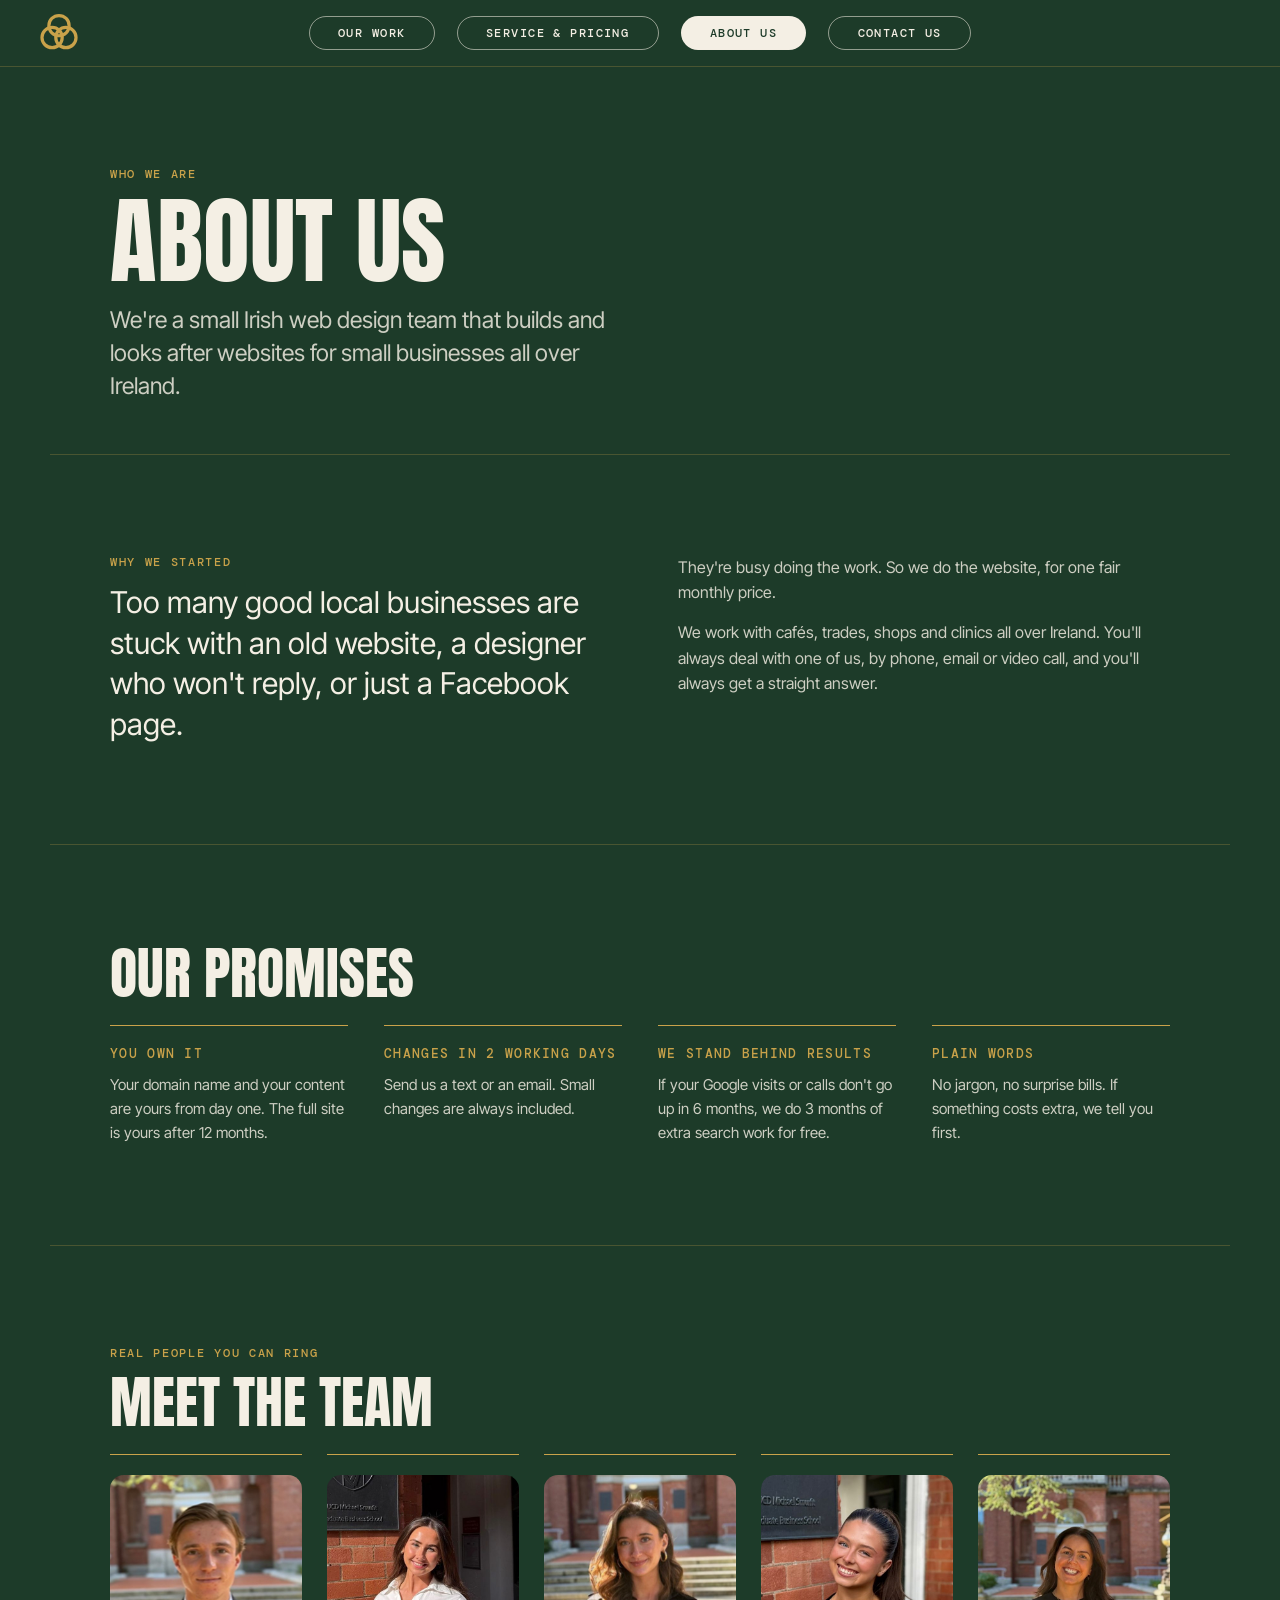
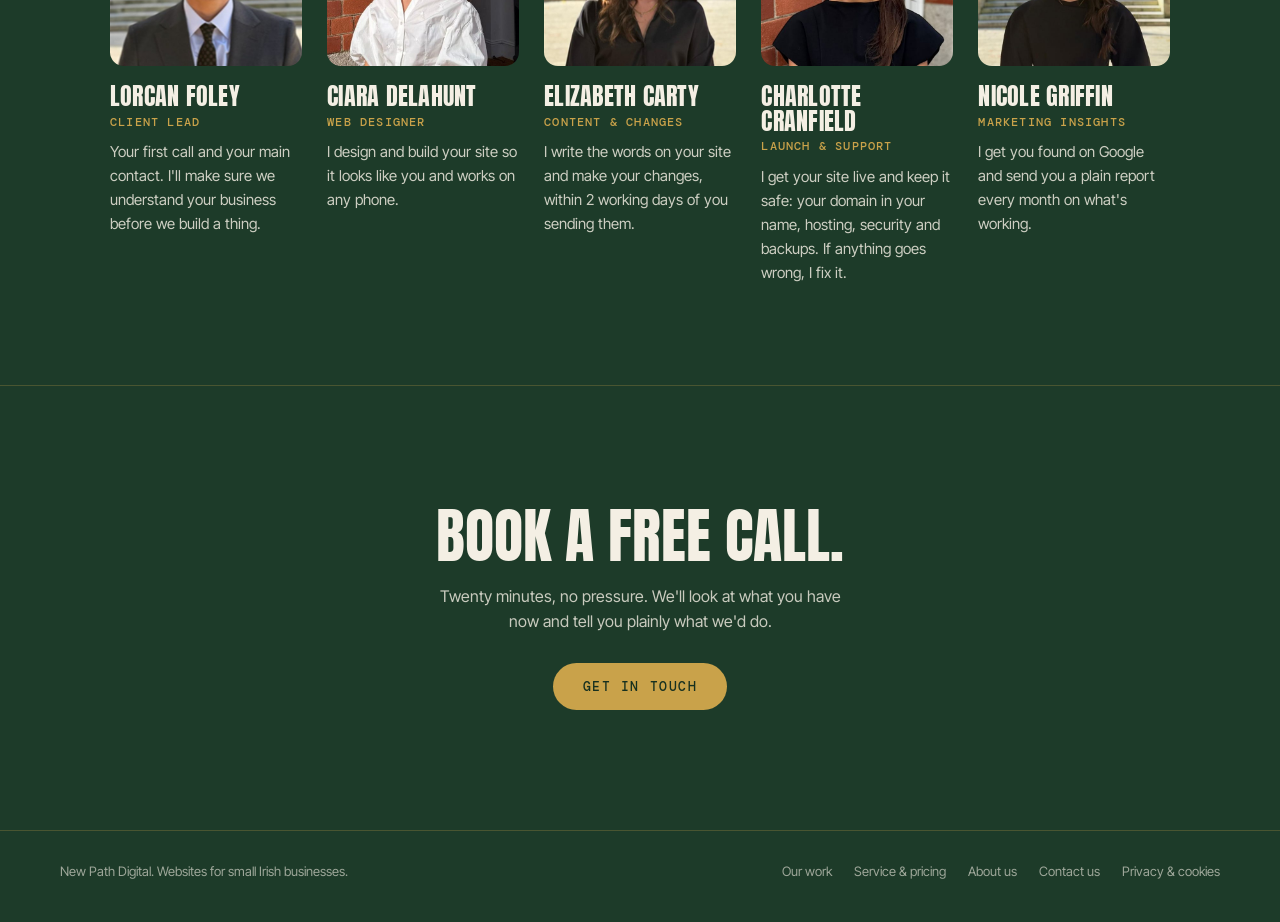
==== about.html @ 7c48aec5 "Match the team's site: team section, homepage questions, privacy page, phone fixes Co-Authored-By: C" ====
<!doctype html>
<html lang="en-IE">
<head>
<meta charset="utf-8">
<meta name="viewport" content="width=device-width, initial-scale=1">
<title>About us | New Path Digital</title>
<meta name="description" content="Meet New Path Digital: a small Irish web design team of five that builds and looks after websites for small businesses all over Ireland.">
<link rel="icon" href="/icon.svg">
<link rel="canonical" href="https://newpathdigital-one.vercel.app/about">
<meta property="og:type" content="website">
<meta property="og:locale" content="en_IE">
<meta property="og:site_name" content="New Path Digital">
<meta property="og:url" content="https://newpathdigital-one.vercel.app/about">
<meta property="og:title" content="About us | New Path Digital">
<meta property="og:description" content="Meet New Path Digital: a small Irish web design team of five that builds and looks after websites for small businesses all over Ireland.">
<meta property="og:image" content="https://newpathdigital-one.vercel.app/street/coffee.jpg">
<meta property="og:image:width" content="1800">
<meta property="og:image:height" content="1350">
<meta property="og:image:alt" content="A barista pours milk into a coffee at the counter of a small café, with scones and a street outside the window">
<meta name="twitter:card" content="summary_large_image">
<meta name="twitter:title" content="About us | New Path Digital">
<meta name="twitter:description" content="Meet New Path Digital: a small Irish web design team of five that builds and looks after websites for small businesses all over Ireland.">
<meta name="twitter:image" content="https://newpathdigital-one.vercel.app/street/coffee.jpg">
<link rel="preconnect" href="https://fonts.googleapis.com">
<link rel="preconnect" href="https://fonts.gstatic.com" crossorigin>
<link href="https://fonts.googleapis.com/css2?family=Anton&family=DM+Mono:wght@400;500&family=Inter+Tight:wght@400;500;600&display=swap" rel="stylesheet">
<link rel="stylesheet" href="/style.css">
<style>
.story{display:grid;grid-template-columns:minmax(0,1fr) minmax(0,1fr);gap:clamp(30px,6vw,80px);align-items:start}
.story .lead{font-size:clamp(22px,2.6vw,30px);line-height:1.35}

.cols.team{grid-template-columns:repeat(5,1fr);gap:clamp(14px,2vw,28px)}
@media (max-width:1000px) and (min-width:761px){.cols.team{grid-template-columns:repeat(3,1fr)}}
.team .person img{display:block;width:100%;height:auto;aspect-ratio:1;object-fit:cover;border-radius:14px;margin-bottom:18px}
.col h3.nm{font:400 clamp(20px,1.9vw,26px)/1 "Anton",sans-serif;letter-spacing:.01em;color:var(--cream);margin-bottom:6px}
.team .rl{font:500 12px/1.3 "DM Mono",monospace;letter-spacing:.1em;text-transform:uppercase;color:var(--gold);margin-bottom:10px}
@media (max-width:760px){.cols.team{grid-template-columns:1fr 1fr;gap:28px 16px}}
@media (max-width:760px){.story{grid-template-columns:1fr}}
</style>
</head>
<body>

<header class="bar">
  <a href="/" aria-label="New Path Digital home">
    <svg class="mark" viewBox="0 0 100 100" fill="none" stroke="#c9a24a" stroke-width="7" stroke-linecap="round"><circle cx="50" cy="34" r="22"/><circle cx="35" cy="60" r="22"/><circle cx="65" cy="60" r="22"/></svg>
  </a>
  <nav class="nav">
    <a href="/#work">Our work</a>
    <a href="/services">Service &amp; pricing</a>
    <a href="/about" aria-current="page">About us</a>
    <a href="/contact">Contact us</a>
  </nav>
  <span class="spacer"></span>
</header>

<main>
  <div class="wrap page-head">
    <div class="kicker">Who we are</div>
    <h1>About us</h1>
    <p>We're a small Irish web design team that builds and looks after websites for small businesses all over Ireland.</p>
  </div>

  <section class="wrap section">
    <div class="story">
      <div>
        <div class="kicker">Why we started</div>
        <p class="lead">Too many good local businesses are stuck with an old website, a designer who won't reply, or just a Facebook page.</p>
      </div>
      <div class="prose">
        <p>They're busy doing the work. So we do the website, for one fair monthly price.</p>
        <p>We work with cafés, trades, shops and clinics all over Ireland. You'll always deal with one of us, by phone, email or video call, and you'll always get a straight answer.</p>
      </div>
    </div>
  </section>

  <section class="wrap section">
    <h2 class="big">Our promises</h2>
    <div class="cols four">
      <div class="col"><h3>You own it</h3><p>Your domain name and your content are yours from day one. The full site is yours after 12 months.</p></div>
      <div class="col"><h3>Changes in 2 working days</h3><p>Send us a text or an email. Small changes are always included.</p></div>
      <div class="col"><h3>We stand behind results</h3><p>If your Google visits or calls don't go up in 6 months, we do 3 months of extra search work for free.</p></div>
      <div class="col"><h3>Plain words</h3><p>No jargon, no surprise bills. If something costs extra, we tell you first.</p></div>
    </div>
  </section>

  <section class="wrap section" id="team">
    <div class="kicker">Real people you can ring</div>
    <h2 class="big">Meet the team</h2>
    <div class="cols team">
      <div class="col person"><img src="/team/lorcan-foley.jpg" alt="Lorcan Foley, Client Lead at New Path Digital" width="600" height="600" loading="lazy"><h3 class="nm">Lorcan Foley</h3><div class="rl">Client Lead</div><p>Your first call and your main contact. I'll make sure we understand your business before we build a thing.</p></div>
      <div class="col person"><img src="/team/ciara-delahunt.jpg" alt="Ciara Delahunt, Web Designer at New Path Digital" width="600" height="600" loading="lazy"><h3 class="nm">Ciara Delahunt</h3><div class="rl">Web Designer</div><p>I design and build your site so it looks like you and works on any phone.</p></div>
      <div class="col person"><img src="/team/elizabeth-carty.jpg" alt="Elizabeth Carty, Content &amp; Changes at New Path Digital" width="600" height="600" loading="lazy"><h3 class="nm">Elizabeth Carty</h3><div class="rl">Content &amp; Changes</div><p>I write the words on your site and make your changes, within 2 working days of you sending them.</p></div>
      <div class="col person"><img src="/team/charlotte-cranfield.jpg" alt="Charlotte Cranfield, Launch &amp; Support at New Path Digital" width="600" height="600" loading="lazy"><h3 class="nm">Charlotte Cranfield</h3><div class="rl">Launch &amp; Support</div><p>I get your site live and keep it safe: your domain in your name, hosting, security and backups. If anything goes wrong, I fix it.</p></div>
      <div class="col person"><img src="/team/nicole-griffin.jpg" alt="Nicole Griffin, Marketing Insights at New Path Digital" width="600" height="600" loading="lazy"><h3 class="nm">Nicole Griffin</h3><div class="rl">Marketing Insights</div><p>I get you found on Google and send you a plain report every month on what's working.</p></div>
    </div>
  </section>
</main>

<section class="call">
  <h2>Book a free call.</h2>
  <p>Twenty minutes, no pressure. We'll look at what you have now and tell you plainly what we'd do.</p>
  <a class="cta" href="/contact">Get in touch</a>
</section>

<footer class="site">
  <span>New Path Digital. Websites for small Irish businesses.</span>
  <nav><a href="/#work">Our work</a><a href="/services">Service &amp; pricing</a><a href="/about">About us</a><a href="/contact">Contact us</a><a href="/privacy">Privacy &amp; cookies</a></nav>
</footer>
</body>
</html>
---- style.css ----
/* Shared look for every New Path Digital page */
:root{--green:#1d3b29;--green2:#16301f;--gold:#c9a24a;--cream:#f4efe4;--ink:#18201a;--soft:rgba(244,239,228,.82);--line:rgba(201,162,74,.25)}
*{box-sizing:border-box;margin:0;padding:0}
html{scroll-behavior:smooth}
body{background:var(--green);color:var(--cream);font:400 16px/1.6 "Inter Tight",system-ui,sans-serif;-webkit-font-smoothing:antialiased;overflow-x:hidden}
a{color:inherit;text-decoration:none}
button{font:inherit;color:inherit;background:none;border:0;cursor:pointer}
:focus-visible{outline:2px solid var(--gold);outline-offset:3px}

/* ---------- header ---------- */
.bar{position:sticky;top:0;z-index:20;background:var(--green);border-bottom:1px solid var(--line);display:flex;align-items:center;gap:24px;padding:10px clamp(16px,3vw,36px)}
.mark{width:46px;height:46px;flex:none;display:block}
.nav{display:flex;gap:clamp(8px,2vw,22px);margin:0 auto;flex-wrap:wrap;justify-content:center}
.nav a{font:500 12px/1 "DM Mono",monospace;letter-spacing:.12em;text-transform:uppercase;border:1px solid rgba(244,239,228,.55);border-radius:999px;padding:10px clamp(14px,2.2vw,30px);transition:background .2s,color .2s}
.nav a:hover,.nav a[aria-current="page"]{background:var(--cream);color:var(--green)}
.bar .spacer{width:46px;flex:none}

/* ---------- shared blocks ---------- */
.wrap{max-width:1180px;margin:0 auto;padding-left:clamp(20px,5vw,60px);padding-right:clamp(20px,5vw,60px)}
.page-head{padding-block:clamp(50px,8vw,100px) clamp(30px,5vw,50px)}
.page-head h1{font:400 clamp(44px,7.5vw,96px)/.95 "Anton",sans-serif;text-transform:uppercase;margin-bottom:18px;text-wrap:balance}
.page-head p{font-size:clamp(18px,2.1vw,23px);line-height:1.45;color:var(--soft);max-width:40ch}
.kicker{font:500 12px/1.3 "DM Mono",monospace;letter-spacing:.14em;text-transform:uppercase;color:var(--gold);margin-bottom:12px}
h2.big{font:400 clamp(32px,4.6vw,56px)/1 "Anton";text-transform:uppercase;margin-bottom:24px;text-wrap:balance}
.section{padding-block:clamp(56px,8vw,100px);border-top:1px solid var(--line)}
.prose p{color:var(--soft);max-width:60ch;margin-bottom:14px}
.cols{display:grid;grid-template-columns:repeat(3,1fr);gap:clamp(18px,3vw,36px)}
.cols.four{grid-template-columns:repeat(4,1fr)}
.col{border-top:1px solid var(--gold);padding-top:20px;min-width:0}
.col h3{font:500 13px/1.3 "DM Mono",monospace;letter-spacing:.1em;text-transform:uppercase;color:var(--gold);margin-bottom:10px}
.col p{color:var(--soft);font-size:15px}
.ticks{list-style:none;display:grid;gap:12px}
.ticks li{display:flex;gap:12px;align-items:baseline;color:var(--soft)}
.ticks li::before{content:"";flex:none;width:9px;height:9px;border-radius:50%;background:var(--gold);transform:translateY(-1px)}

.cta{display:inline-block;background:var(--gold);color:var(--green2);font:500 13px/1 "DM Mono",monospace;letter-spacing:.12em;text-transform:uppercase;padding:17px 30px;border-radius:999px;transition:transform .2s}
.cta:hover{transform:translateY(-2px)}
.cta.ghost{background:none;color:var(--cream);border:1px solid rgba(244,239,228,.55)}
.cta.ghost:hover{background:var(--cream);color:var(--green)}

.call{text-align:center;padding:clamp(70px,10vw,120px) 20px;border-top:1px solid var(--line)}
.call h2{font:400 clamp(34px,5vw,60px)/1 "Anton";text-transform:uppercase;margin-bottom:18px}
.call p{color:rgba(244,239,228,.8);max-width:46ch;margin:0 auto 28px}

footer.site{border-top:1px solid var(--line);padding:30px clamp(20px,5vw,60px) 40px;display:flex;flex-wrap:wrap;justify-content:space-between;gap:14px 30px;font-size:13px;color:rgba(244,239,228,.6)}
footer.site nav{display:flex;flex-wrap:wrap;gap:8px 22px}
footer.site a:hover{color:var(--cream)}
footer.site .note{width:100%;font-size:12px;color:rgba(244,239,228,.45)}

@media (max-width:760px){
  .bar{flex-wrap:wrap;justify-content:center;gap:10px}
  .bar .spacer{display:none}
  .nav{width:100%}
  .nav a{padding:9px 12px;font-size:10px}
  .cols,.cols.four{grid-template-columns:1fr}
  footer.site{flex-direction:column}
}
@media (prefers-reduced-motion:reduce){*{transition:none!important;scroll-behavior:auto!important}}
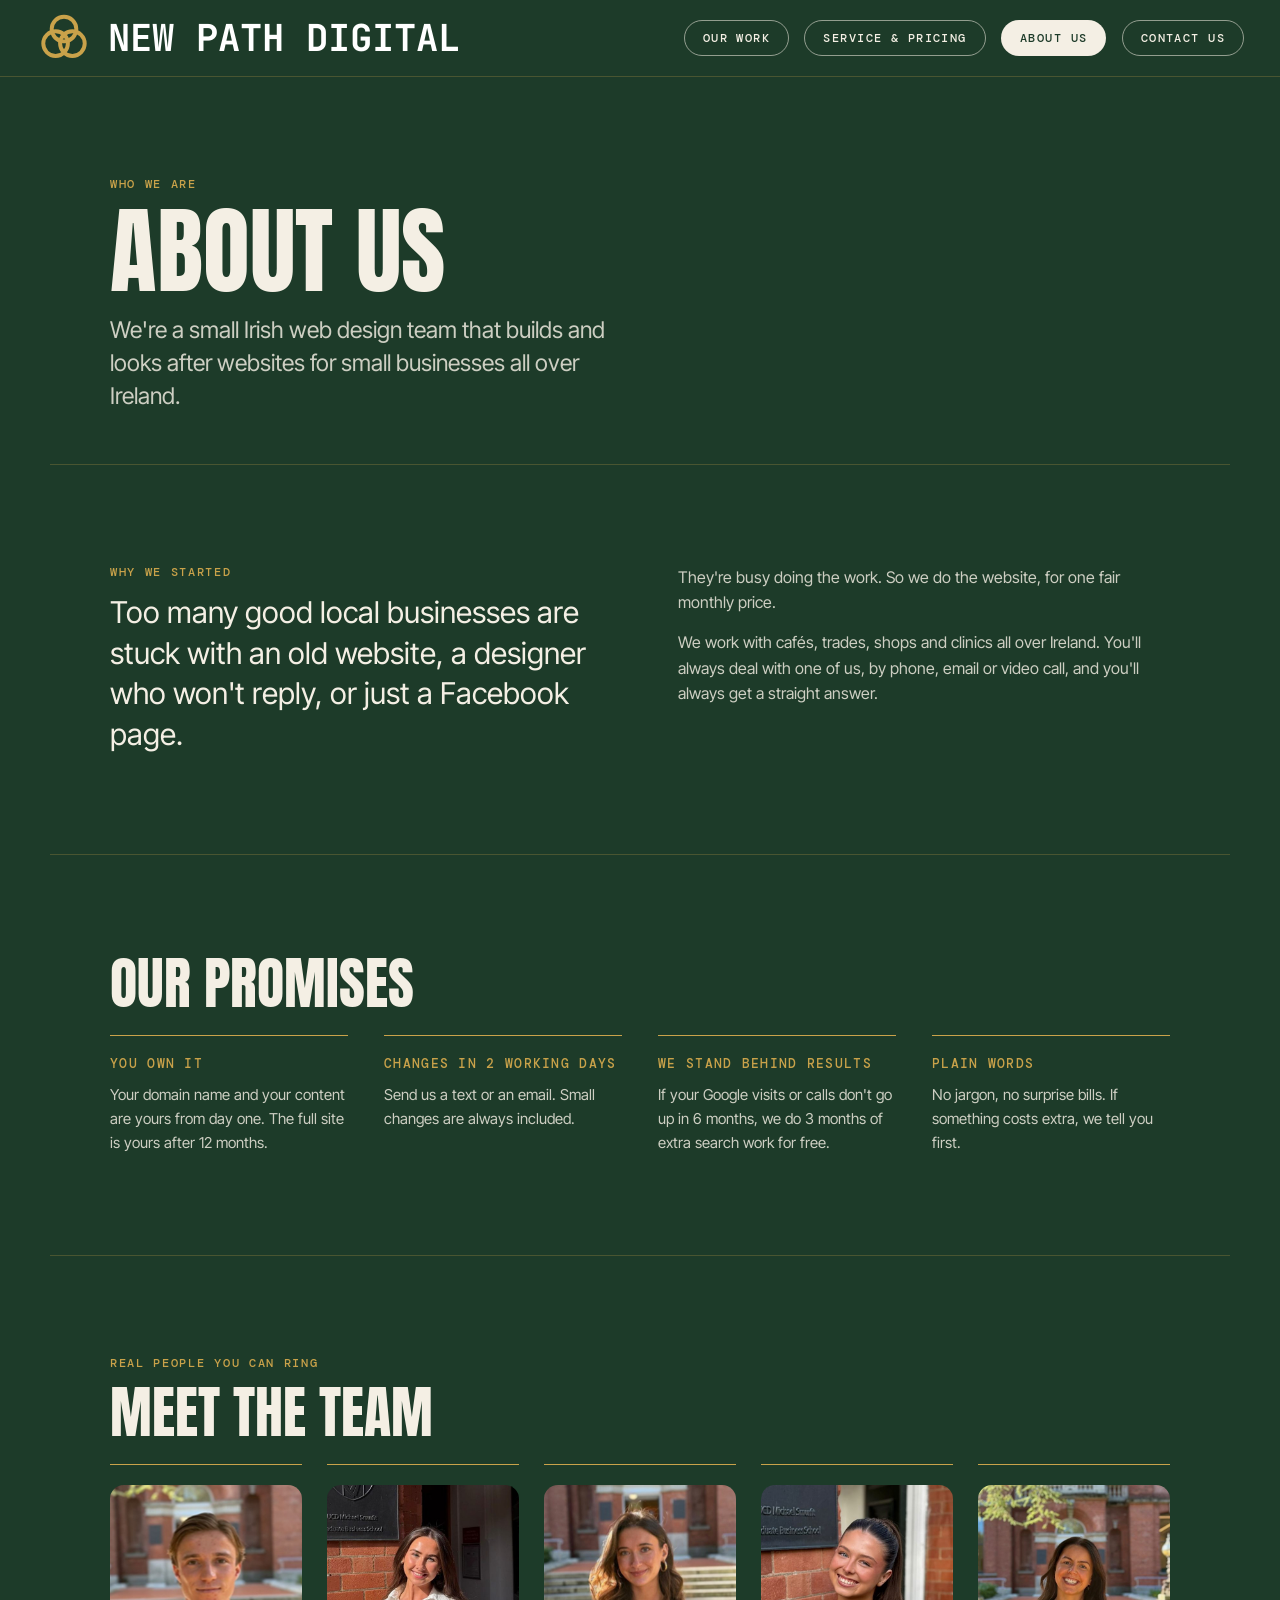
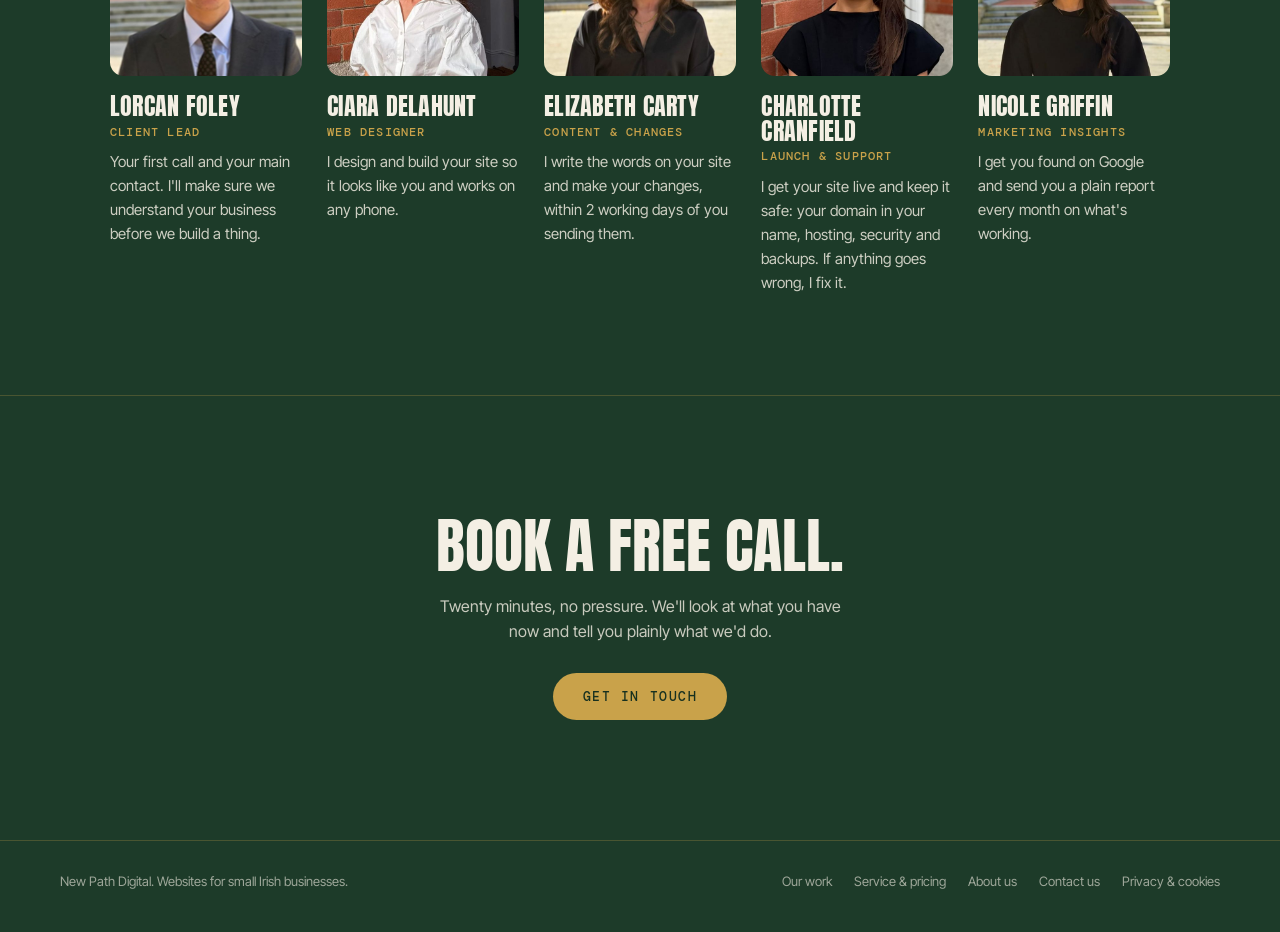
==== commit a0c559e9: "Add company name beside the logo Co-Authored-By: Claude Opus 5.5 <noreply@anthropic.com>" ====
--- a/about.html
+++ b/about.html
@@ -23,7 +23,7 @@
 <meta name="twitter:image" content="https://newpathdigital-one.vercel.app/street/coffee.jpg">
 <link rel="preconnect" href="https://fonts.googleapis.com">
 <link rel="preconnect" href="https://fonts.gstatic.com" crossorigin>
-<link href="https://fonts.googleapis.com/css2?family=Anton&family=DM+Mono:wght@400;500&family=Inter+Tight:wght@400;500;600&display=swap" rel="stylesheet">
+<link href="https://fonts.googleapis.com/css2?family=Anton&family=DM+Mono:wght@400;500&family=Inter+Tight:wght@400;500;600&family=JetBrains+Mono:wght@700&display=swap" rel="stylesheet">
 <link rel="stylesheet" href="/style.css">
 <style>
 .story{display:grid;grid-template-columns:minmax(0,1fr) minmax(0,1fr);gap:clamp(30px,6vw,80px);align-items:start}
@@ -41,8 +41,9 @@
 <body>
 
 <header class="bar">
-  <a href="/" aria-label="New Path Digital home">
+  <a class="brand" href="/" aria-label="New Path Digital home">
     <svg class="mark" viewBox="0 0 100 100" fill="none" stroke="#c9a24a" stroke-width="7" stroke-linecap="round"><circle cx="50" cy="34" r="22"/><circle cx="35" cy="60" r="22"/><circle cx="65" cy="60" r="22"/></svg>
+    <span class="name">New Path Digital</span>
   </a>
   <nav class="nav">
     <a href="/#work">Our work</a>
@@ -50,7 +51,6 @@
     <a href="/about" aria-current="page">About us</a>
     <a href="/contact">Contact us</a>
   </nav>
-  <span class="spacer"></span>
 </header>
 
 <main>
--- a/style.css
+++ b/style.css
@@ -9,11 +9,12 @@
 
 /* ---------- header ---------- */
 .bar{position:sticky;top:0;z-index:20;background:var(--green);border-bottom:1px solid var(--line);display:flex;align-items:center;gap:24px;padding:10px clamp(16px,3vw,36px)}
-.mark{width:46px;height:46px;flex:none;display:block}
-.nav{display:flex;gap:clamp(8px,2vw,22px);margin:0 auto;flex-wrap:wrap;justify-content:center}
-.nav a{font:500 12px/1 "DM Mono",monospace;letter-spacing:.12em;text-transform:uppercase;border:1px solid rgba(244,239,228,.55);border-radius:999px;padding:10px clamp(14px,2.2vw,30px);transition:background .2s,color .2s}
+.mark{width:56px;height:56px;flex:none;display:block}
+.brand{display:flex;align-items:center;gap:16px;flex:none}
+.brand .name{font:700 clamp(26px,2.9vw,38px)/1 "JetBrains Mono","DM Mono",monospace;letter-spacing:0;color:#fff;text-transform:uppercase;white-space:nowrap}
+.nav{display:flex;gap:clamp(8px,1.2vw,18px);margin-left:auto;flex-wrap:wrap;justify-content:center}
+.nav a{font:500 12px/1 "DM Mono",monospace;letter-spacing:.12em;text-transform:uppercase;border:1px solid rgba(244,239,228,.55);border-radius:999px;padding:11px clamp(12px,1.4vw,24px);white-space:nowrap;transition:background .2s,color .2s}
 .nav a:hover,.nav a[aria-current="page"]{background:var(--cream);color:var(--green)}
-.bar .spacer{width:46px;flex:none}
 
 /* ---------- shared blocks ---------- */
 .wrap{max-width:1180px;margin:0 auto;padding-left:clamp(20px,5vw,60px);padding-right:clamp(20px,5vw,60px)}
@@ -47,12 +48,17 @@
 footer.site a:hover{color:var(--cream)}
 footer.site .note{width:100%;font-size:12px;color:rgba(244,239,228,.45)}
 
+@media (max-width:1120px){
+  .bar{flex-wrap:wrap;justify-content:center;gap:10px}
+  .nav{width:100%;margin:0}
+}
 @media (max-width:760px){
-  .bar{flex-wrap:wrap;justify-content:center;gap:10px}
-  .bar .spacer{display:none}
-  .nav{width:100%}
-  .nav a{padding:9px 12px;font-size:10px}
+  .brand{gap:10px}
+  .mark{width:42px;height:42px}
+  .brand .name{font-size:clamp(18px,6vw,26px)}
+  .nav a{padding:9px 12px;font-size:10px;text-align:center}
   .cols,.cols.four{grid-template-columns:1fr}
   footer.site{flex-direction:column}
 }
 @media (prefers-reduced-motion:reduce){*{transition:none!important;scroll-behavior:auto!important}}
+@media (max-width:480px){.nav{display:grid;grid-template-columns:1fr 1fr}}
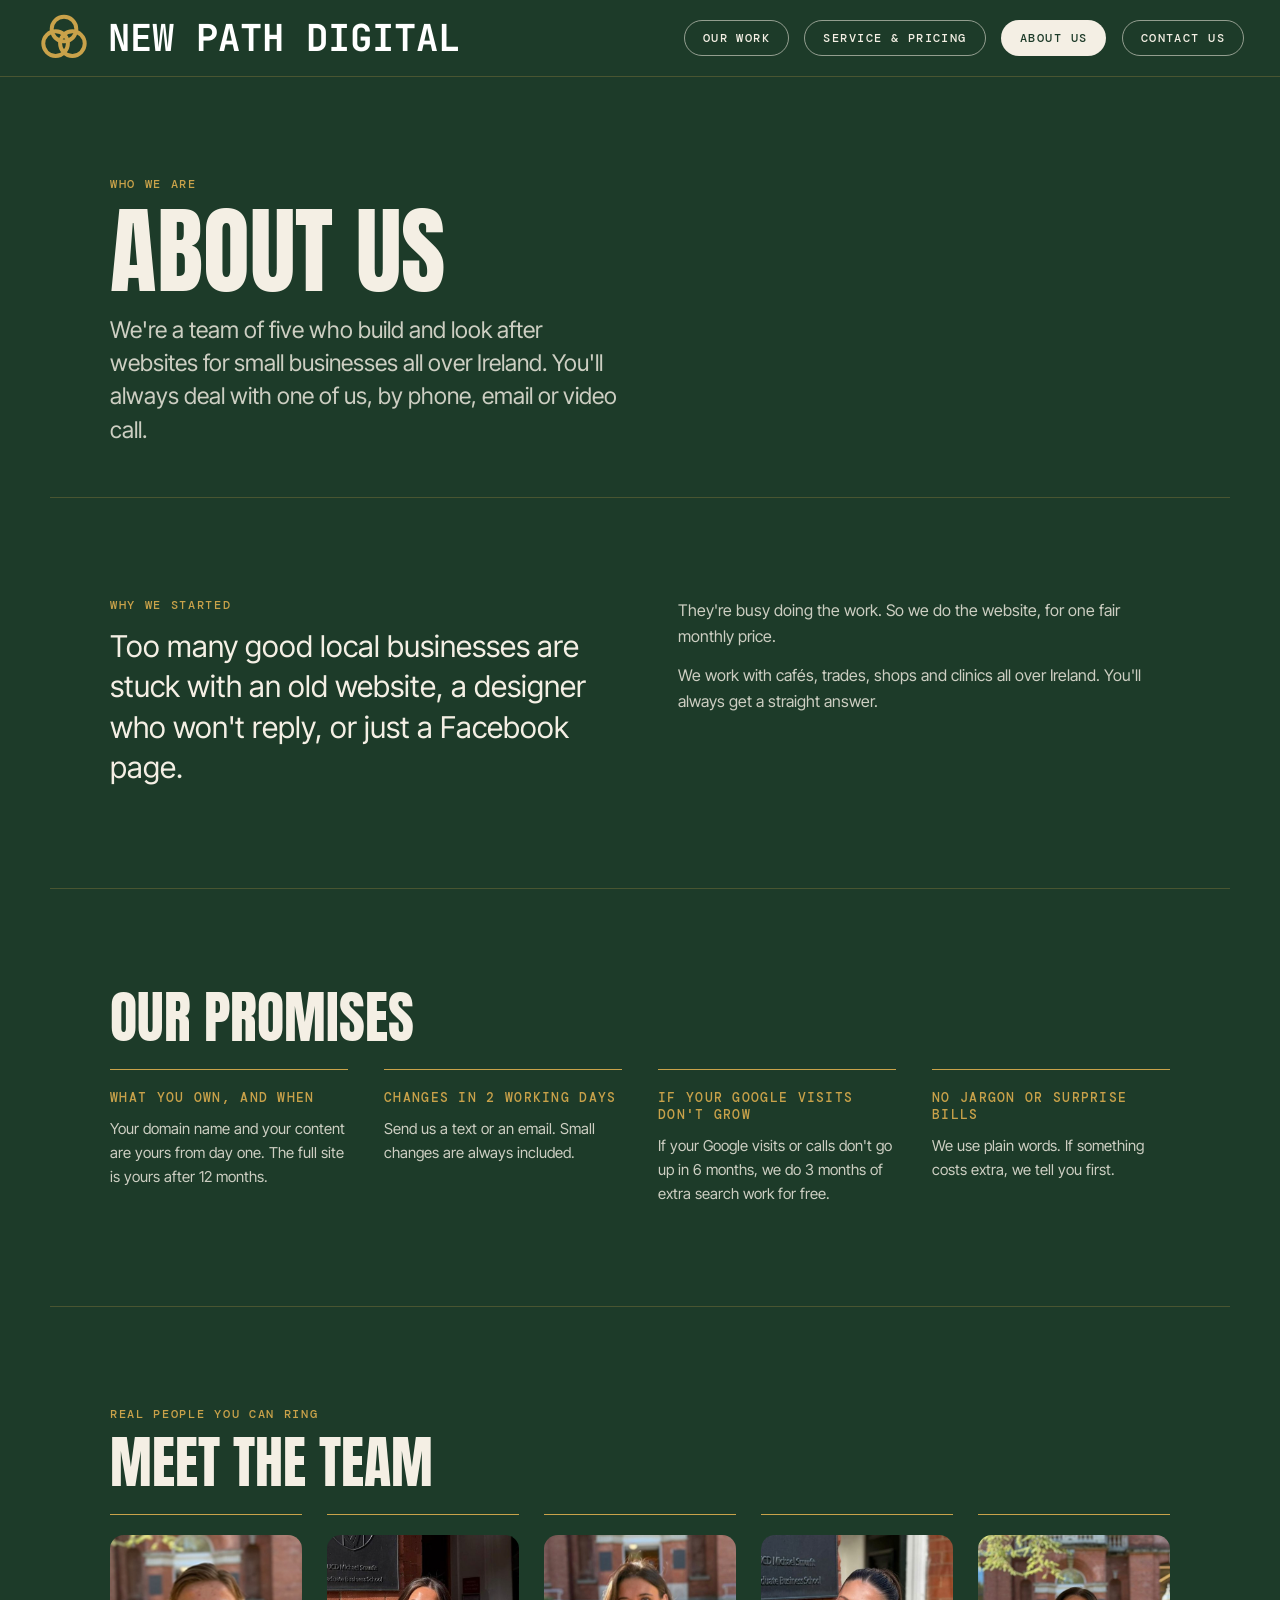
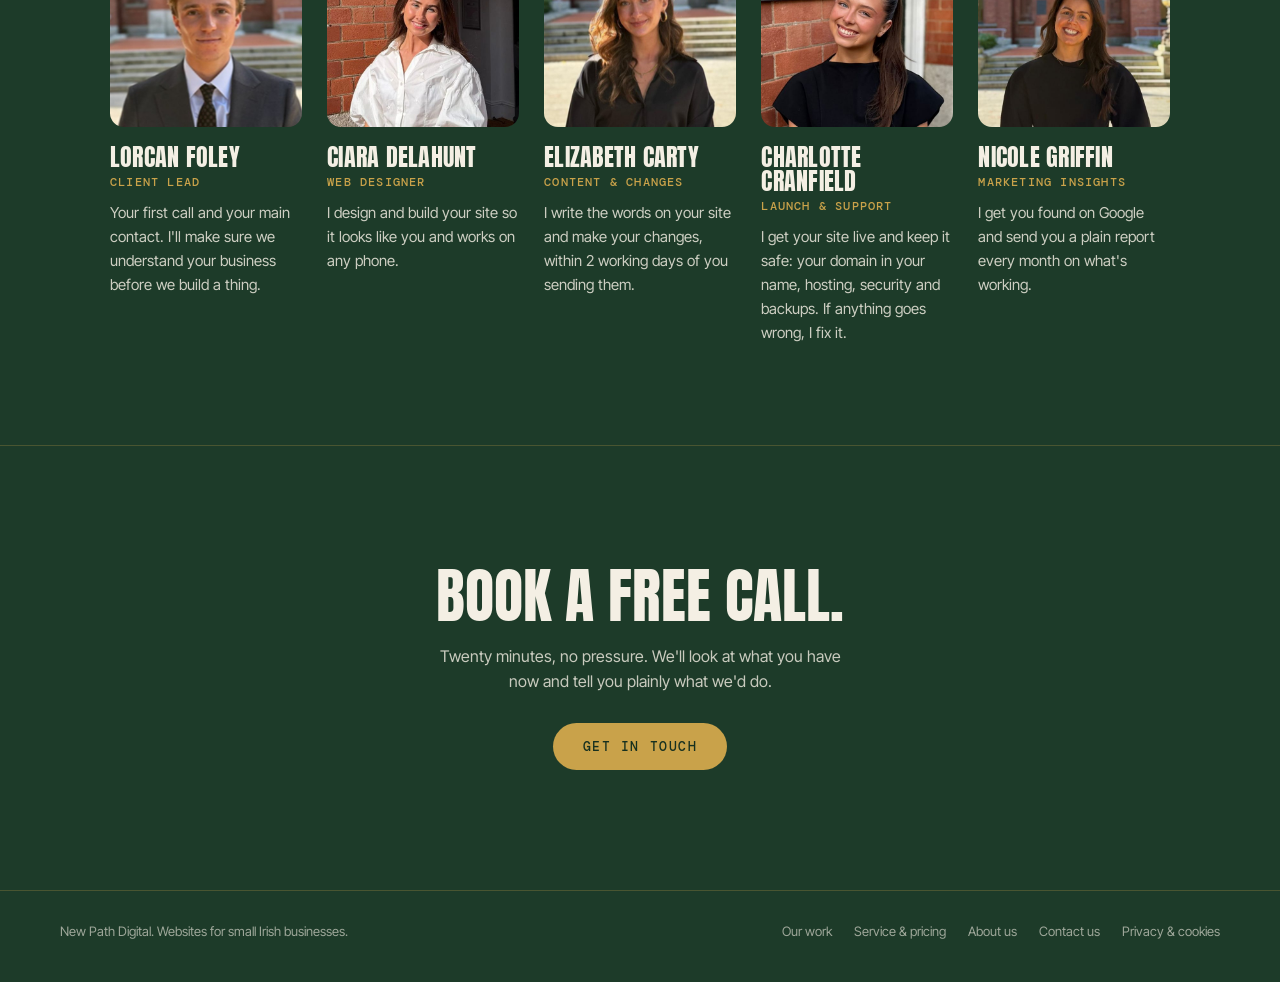
==== commit 7c5eb3d1: "Make page openings and headings plainer Co-Authored-By: Claude Opus 5.5 <noreply@anthropic.com>" ====
--- a/about.html
+++ b/about.html
@@ -57,18 +57,18 @@
   <div class="wrap page-head">
     <div class="kicker">Who we are</div>
     <h1>About us</h1>
-    <p>We're a small Irish web design team that builds and looks after websites for small businesses all over Ireland.</p>
+    <p>We're a team of five who build and look after websites for small businesses all over Ireland. You'll always deal with one of us, by phone, email or video call.</p>
   </div>
 
   <section class="wrap section">
     <div class="story">
       <div>
-        <div class="kicker">Why we started</div>
+        <h2 class="kicker">Why we started</h2>
         <p class="lead">Too many good local businesses are stuck with an old website, a designer who won't reply, or just a Facebook page.</p>
       </div>
       <div class="prose">
         <p>They're busy doing the work. So we do the website, for one fair monthly price.</p>
-        <p>We work with cafés, trades, shops and clinics all over Ireland. You'll always deal with one of us, by phone, email or video call, and you'll always get a straight answer.</p>
+        <p>We work with cafés, trades, shops and clinics all over Ireland. You'll always get a straight answer.</p>
       </div>
     </div>
   </section>
@@ -76,10 +76,10 @@
   <section class="wrap section">
     <h2 class="big">Our promises</h2>
     <div class="cols four">
-      <div class="col"><h3>You own it</h3><p>Your domain name and your content are yours from day one. The full site is yours after 12 months.</p></div>
+      <div class="col"><h3>What you own, and when</h3><p>Your domain name and your content are yours from day one. The full site is yours after 12 months.</p></div>
       <div class="col"><h3>Changes in 2 working days</h3><p>Send us a text or an email. Small changes are always included.</p></div>
-      <div class="col"><h3>We stand behind results</h3><p>If your Google visits or calls don't go up in 6 months, we do 3 months of extra search work for free.</p></div>
-      <div class="col"><h3>Plain words</h3><p>No jargon, no surprise bills. If something costs extra, we tell you first.</p></div>
+      <div class="col"><h3>If your Google visits don't grow</h3><p>If your Google visits or calls don't go up in 6 months, we do 3 months of extra search work for free.</p></div>
+      <div class="col"><h3>No jargon or surprise bills</h3><p>We use plain words. If something costs extra, we tell you first.</p></div>
     </div>
   </section>
 
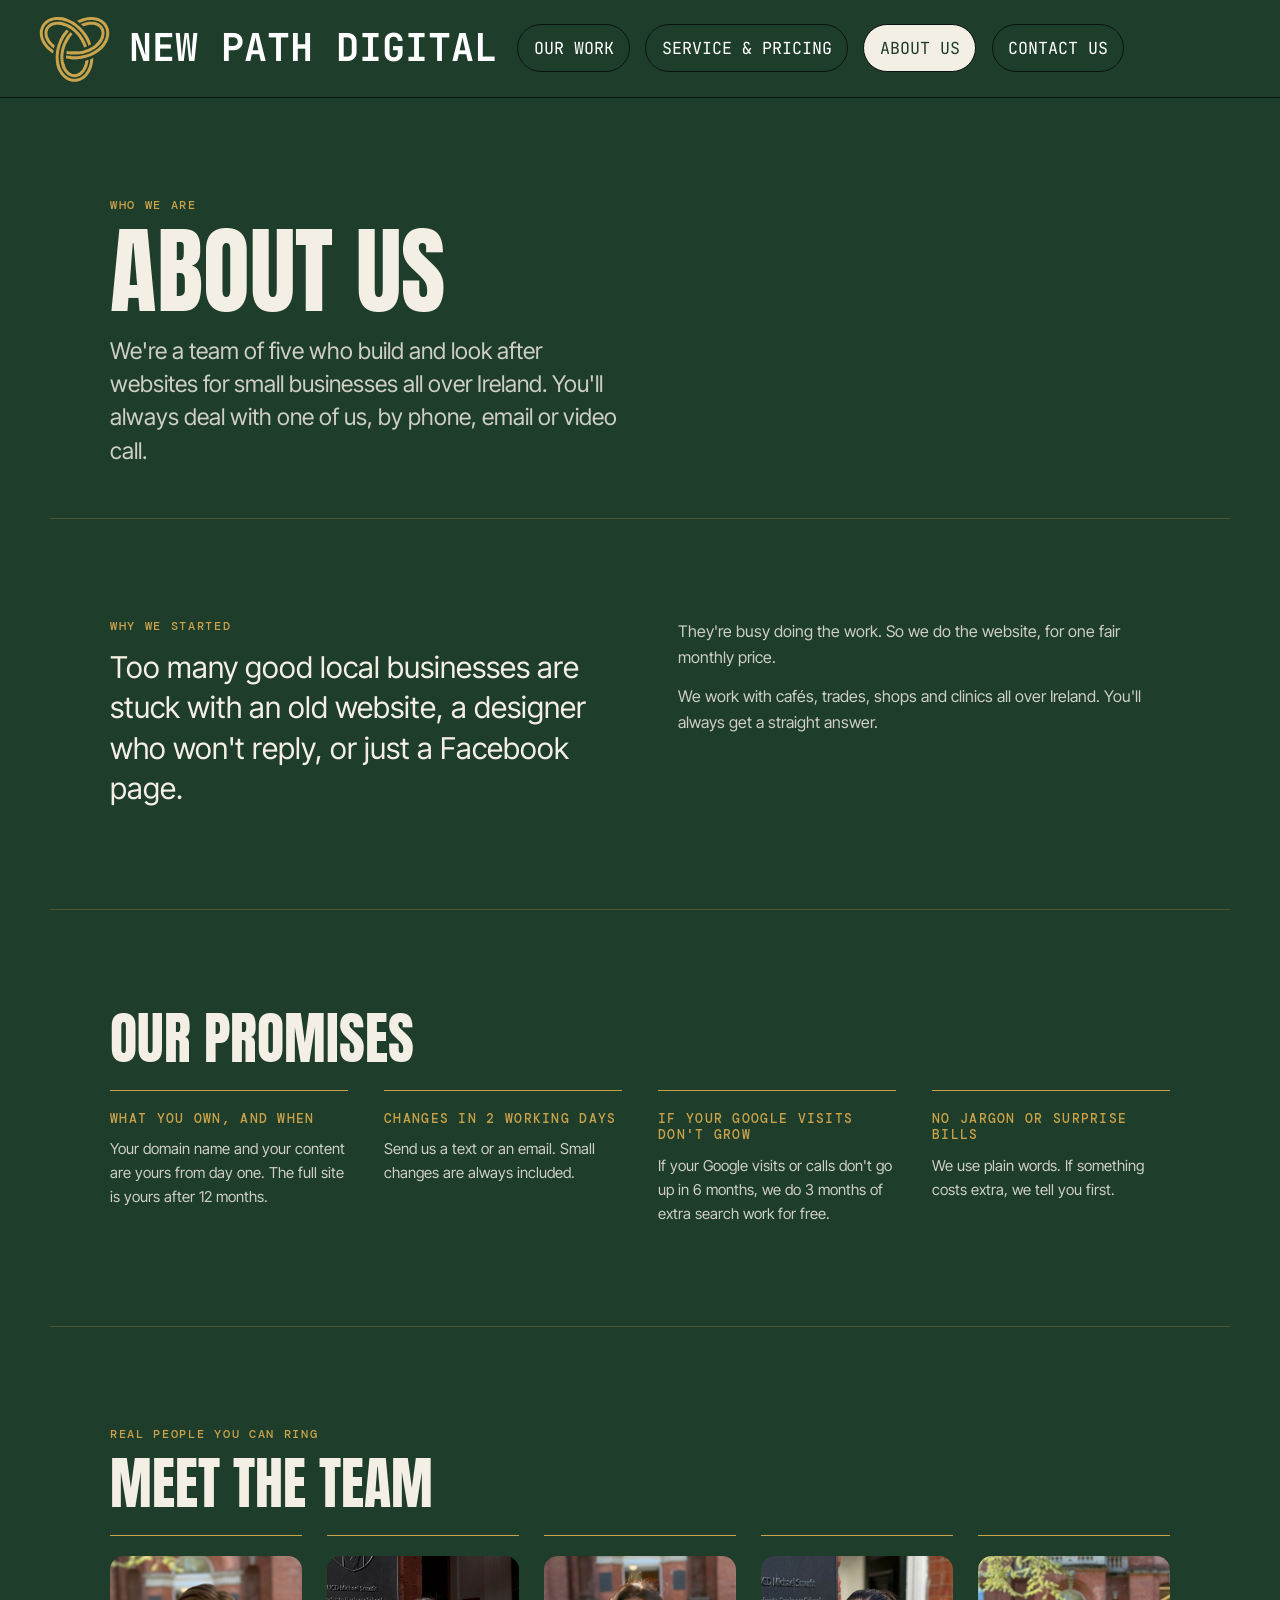
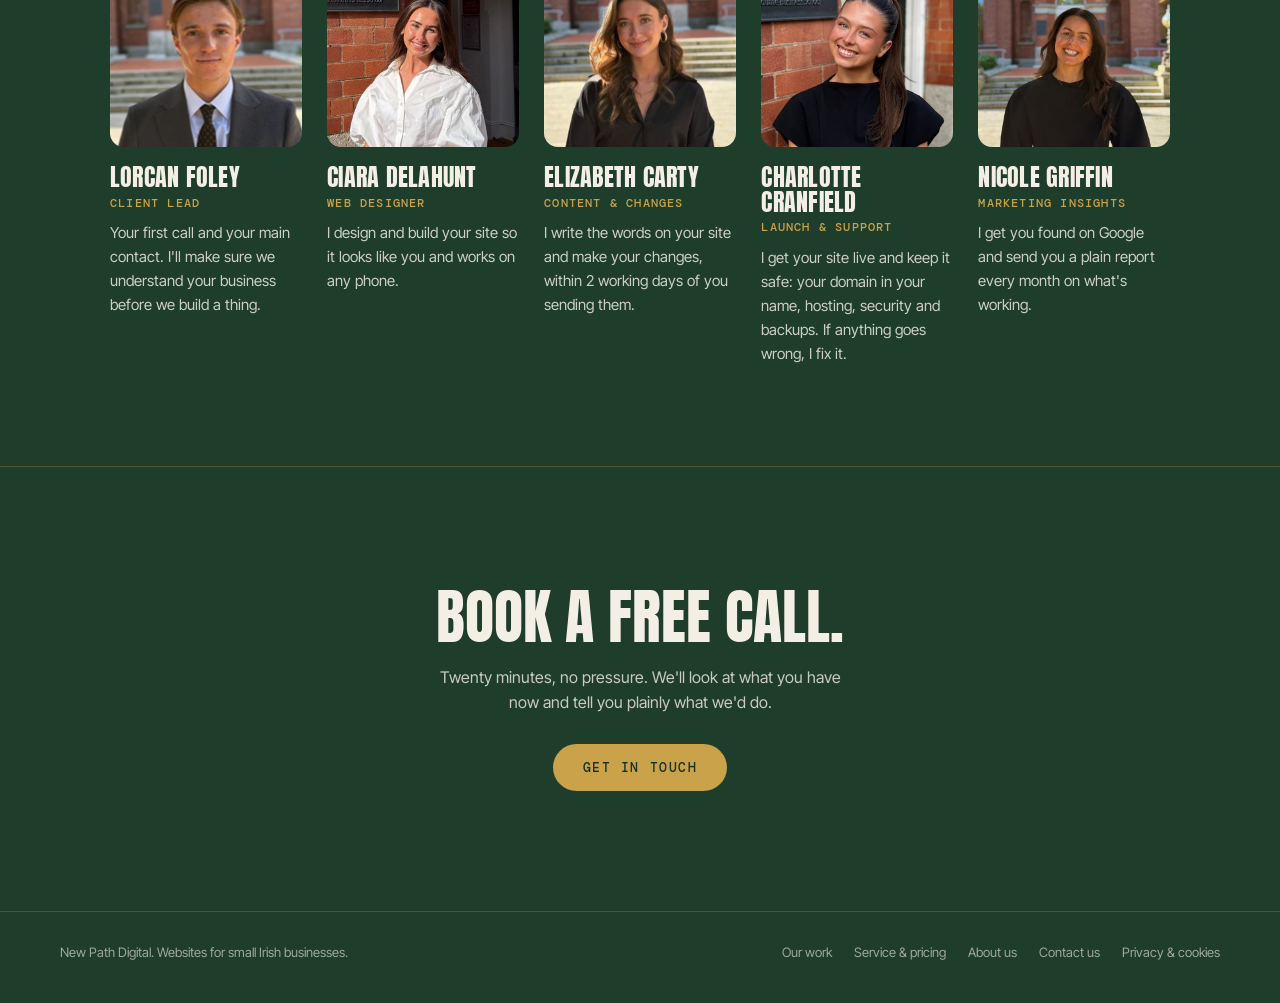
==== commit 5b21b68f: "Match header and homepage opening to new design Co-Authored-By: Claude Opus 5.5 <noreply@anthropic.c" ====
--- a/about.html
+++ b/about.html
@@ -3,7 +3,7 @@
 <head>
 <meta charset="utf-8">
 <meta name="viewport" content="width=device-width, initial-scale=1">
-<title>About us | New Path Digital</title>
+<title>About our Irish web design team | New Path Digital</title>
 <meta name="description" content="Meet New Path Digital: a small Irish web design team of five that builds and looks after websites for small businesses all over Ireland.">
 <link rel="icon" href="/icon.svg">
 <link rel="canonical" href="https://newpathdigital-one.vercel.app/about">
@@ -11,19 +11,19 @@
 <meta property="og:locale" content="en_IE">
 <meta property="og:site_name" content="New Path Digital">
 <meta property="og:url" content="https://newpathdigital-one.vercel.app/about">
-<meta property="og:title" content="About us | New Path Digital">
+<meta property="og:title" content="About our Irish web design team | New Path Digital">
 <meta property="og:description" content="Meet New Path Digital: a small Irish web design team of five that builds and looks after websites for small businesses all over Ireland.">
 <meta property="og:image" content="https://newpathdigital-one.vercel.app/street/coffee.jpg">
 <meta property="og:image:width" content="1800">
 <meta property="og:image:height" content="1350">
 <meta property="og:image:alt" content="A barista pours milk into a coffee at the counter of a small café, with scones and a street outside the window">
 <meta name="twitter:card" content="summary_large_image">
-<meta name="twitter:title" content="About us | New Path Digital">
+<meta name="twitter:title" content="About our Irish web design team | New Path Digital">
 <meta name="twitter:description" content="Meet New Path Digital: a small Irish web design team of five that builds and looks after websites for small businesses all over Ireland.">
 <meta name="twitter:image" content="https://newpathdigital-one.vercel.app/street/coffee.jpg">
 <link rel="preconnect" href="https://fonts.googleapis.com">
 <link rel="preconnect" href="https://fonts.gstatic.com" crossorigin>
-<link href="https://fonts.googleapis.com/css2?family=Anton&family=DM+Mono:wght@400;500&family=Inter+Tight:wght@400;500;600&family=JetBrains+Mono:wght@700&display=swap" rel="stylesheet">
+<link href="https://fonts.googleapis.com/css2?family=Anton&family=DM+Mono:wght@400;500&family=Inter+Tight:wght@400;500;600&family=JetBrains+Mono:wght@400;700&display=swap" rel="stylesheet">
 <link rel="stylesheet" href="/style.css">
 <style>
 .story{display:grid;grid-template-columns:minmax(0,1fr) minmax(0,1fr);gap:clamp(30px,6vw,80px);align-items:start}
@@ -42,7 +42,7 @@
 
 <header class="bar">
   <a class="brand" href="/" aria-label="New Path Digital home">
-    <svg class="mark" viewBox="0 0 100 100" fill="none" stroke="#c9a24a" stroke-width="7" stroke-linecap="round"><circle cx="50" cy="34" r="22"/><circle cx="35" cy="60" r="22"/><circle cx="65" cy="60" r="22"/></svg>
+    <img class="mark" src="/logo.svg" alt="" width="60" height="60">
     <span class="name">New Path Digital</span>
   </a>
   <nav class="nav">
--- a/style.css
+++ b/style.css
@@ -1,5 +1,5 @@
 /* Shared look for every New Path Digital page */
-:root{--green:#1d3b29;--green2:#16301f;--gold:#c9a24a;--cream:#f4efe4;--ink:#18201a;--soft:rgba(244,239,228,.82);--line:rgba(201,162,74,.25)}
+:root{--green:#1f3d2b;--green2:#16301f;--gold:#c9a24a;--cream:#f4efe4;--ink:#18201a;--soft:rgba(244,239,228,.82);--line:rgba(201,162,74,.25)}
 *{box-sizing:border-box;margin:0;padding:0}
 html{scroll-behavior:smooth}
 body{background:var(--green);color:var(--cream);font:400 16px/1.6 "Inter Tight",system-ui,sans-serif;-webkit-font-smoothing:antialiased;overflow-x:hidden}
@@ -8,12 +8,12 @@
 :focus-visible{outline:2px solid var(--gold);outline-offset:3px}
 
 /* ---------- header ---------- */
-.bar{position:sticky;top:0;z-index:20;background:var(--green);border-bottom:1px solid var(--line);display:flex;align-items:center;gap:24px;padding:10px clamp(16px,3vw,36px)}
-.mark{width:56px;height:56px;flex:none;display:block}
+.bar{position:sticky;top:0;z-index:20;background:var(--green);border-bottom:1px solid #0b140e;display:flex;align-items:center;gap:clamp(14px,1.6vw,26px);padding:10px clamp(16px,3vw,36px)}
+.mark{width:clamp(56px,6vw,96px);height:clamp(56px,6vw,96px);flex:none;display:block}
 .brand{display:flex;align-items:center;gap:16px;flex:none}
-.brand .name{font:700 clamp(26px,2.9vw,38px)/1 "JetBrains Mono","DM Mono",monospace;letter-spacing:0;color:#fff;text-transform:uppercase;white-space:nowrap}
-.nav{display:flex;gap:clamp(8px,1.2vw,18px);margin-left:auto;flex-wrap:wrap;justify-content:center}
-.nav a{font:500 12px/1 "DM Mono",monospace;letter-spacing:.12em;text-transform:uppercase;border:1px solid rgba(244,239,228,.55);border-radius:999px;padding:11px clamp(12px,1.4vw,24px);white-space:nowrap;transition:background .2s,color .2s}
+.brand .name{font:700 clamp(26px,3vw,50px)/1 "JetBrains Mono","DM Mono",monospace;letter-spacing:0;color:#fff;text-transform:uppercase;white-space:nowrap}
+.nav{display:flex;gap:clamp(8px,1.2vw,22px);margin:0 auto 0 0;flex-wrap:wrap;justify-content:center}
+.nav a{font:400 clamp(13px,1.3vw,21px)/1 "JetBrains Mono","DM Mono",monospace;color:#fff;text-transform:uppercase;border:1px solid #0b140e;border-radius:999px;padding:clamp(11px,1.15vw,18px) clamp(10px,1.2vw,26px);white-space:nowrap;transition:background .2s,color .2s}
 .nav a:hover,.nav a[aria-current="page"]{background:var(--cream);color:var(--green)}
 
 /* ---------- shared blocks ---------- */
@@ -56,7 +56,7 @@
   .brand{gap:10px}
   .mark{width:42px;height:42px}
   .brand .name{font-size:clamp(18px,6vw,26px)}
-  .nav a{padding:9px 12px;font-size:10px;text-align:center}
+  .nav a{padding:10px 8px;font-size:12px;text-align:center}
   .cols,.cols.four{grid-template-columns:1fr}
   footer.site{flex-direction:column}
 }
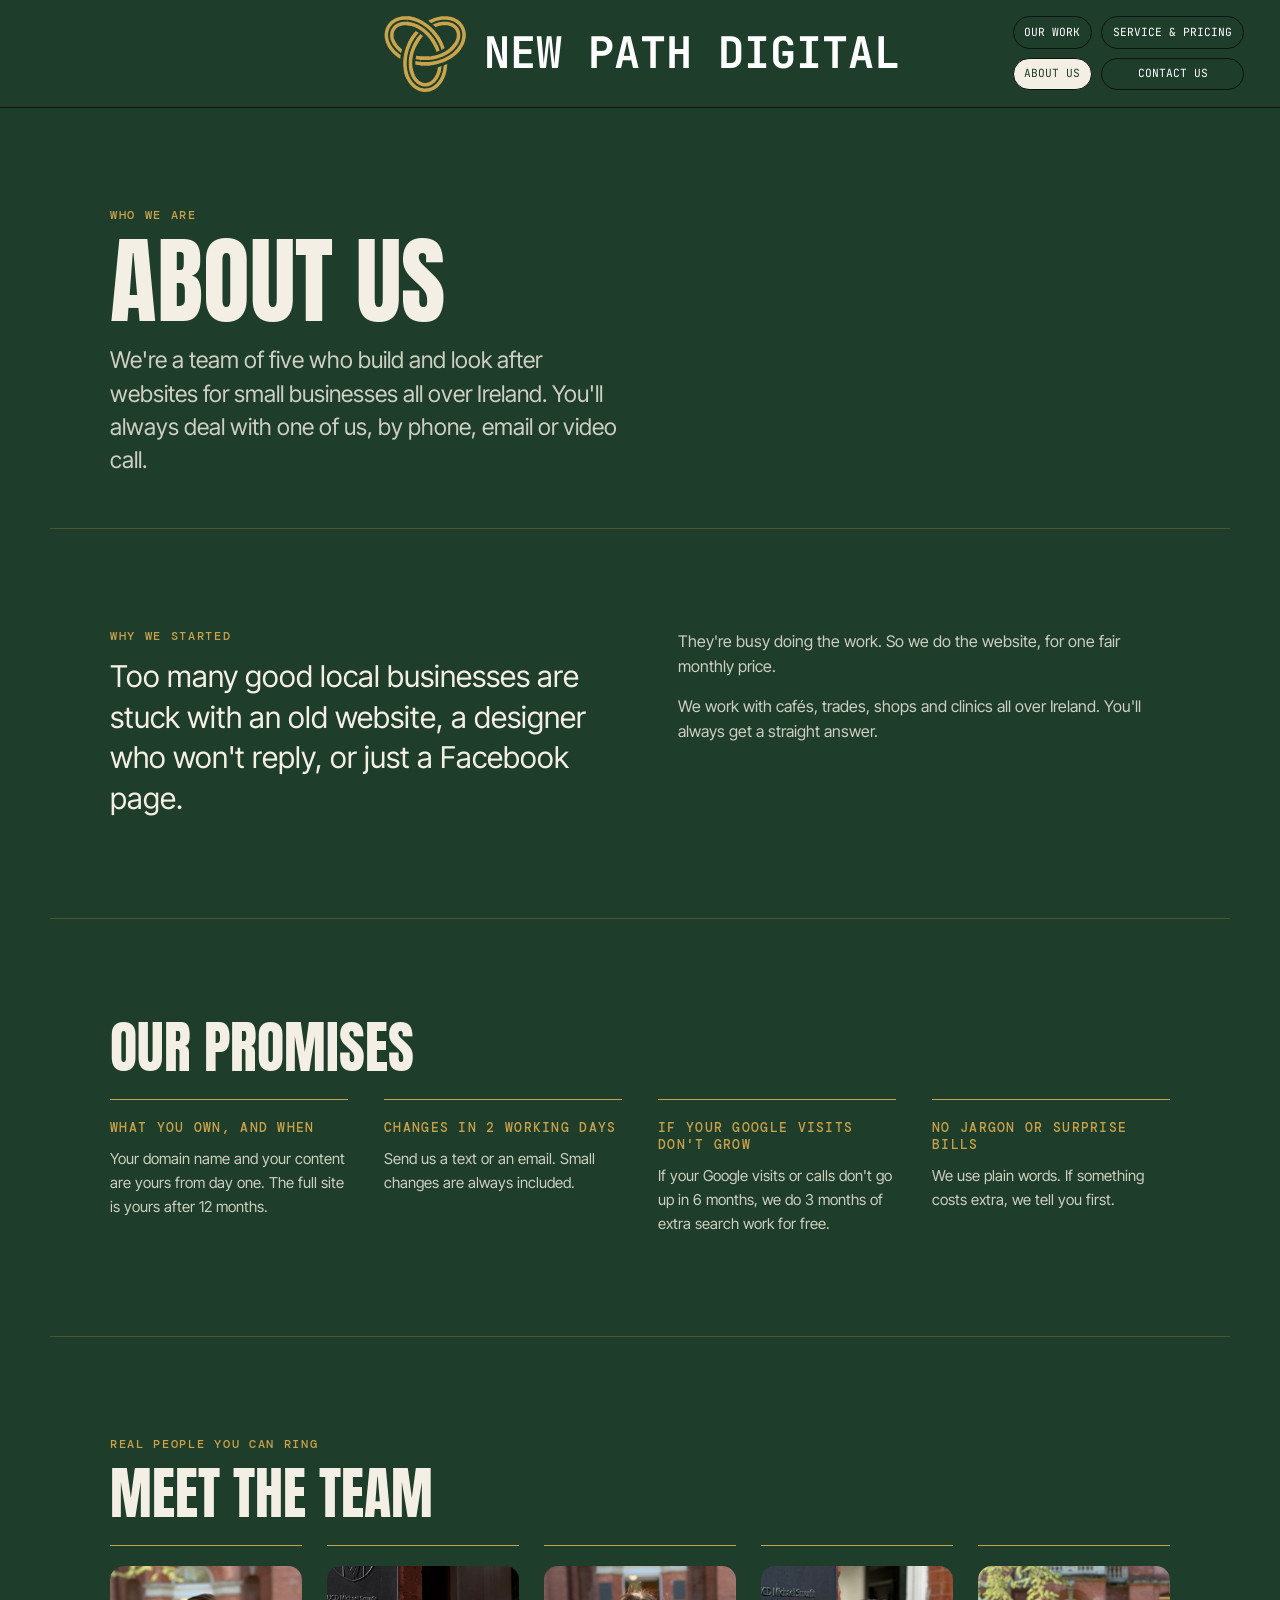
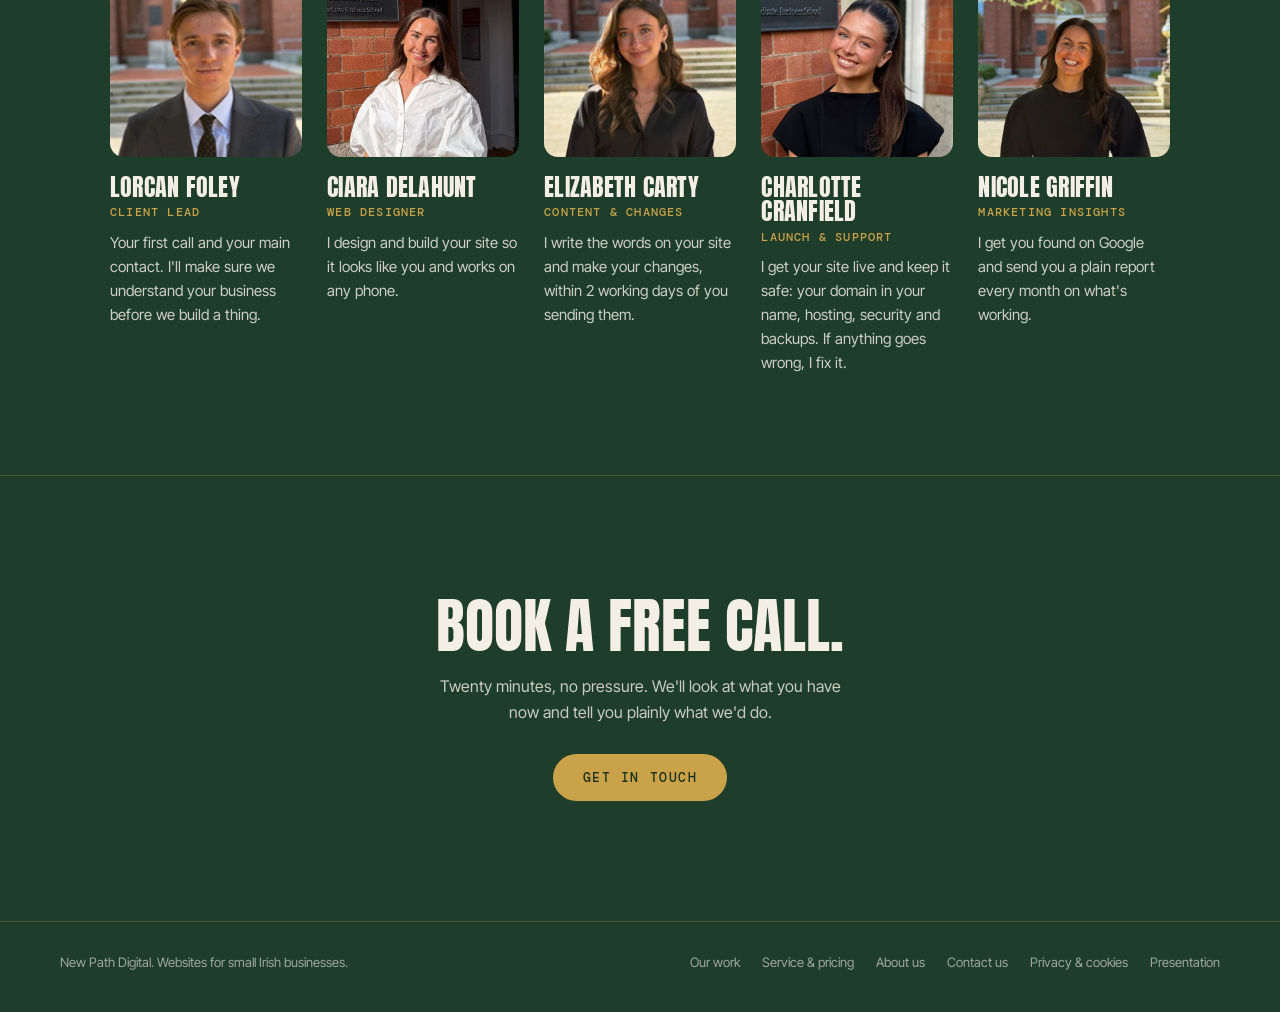
==== commit 3bfbbca1: "Add presentation, research and leads pages with footer link Co-Authored-By: Claude Opus 5.5 <noreply" ====
--- a/about.html
+++ b/about.html
@@ -104,7 +104,7 @@
 
 <footer class="site">
   <span>New Path Digital. Websites for small Irish businesses.</span>
-  <nav><a href="/#work">Our work</a><a href="/services">Service &amp; pricing</a><a href="/about">About us</a><a href="/contact">Contact us</a><a href="/privacy">Privacy &amp; cookies</a></nav>
+  <nav><a href="/#work">Our work</a><a href="/services">Service &amp; pricing</a><a href="/about">About us</a><a href="/contact">Contact us</a><a href="/privacy">Privacy &amp; cookies</a><a href="/presentation">Presentation</a></nav>
 </footer>
 </body>
 </html>
--- a/style.css
+++ b/style.css
@@ -9,11 +9,11 @@
 
 /* ---------- header ---------- */
 .bar{position:sticky;top:0;z-index:20;background:var(--green);border-bottom:1px solid #0b140e;display:flex;align-items:center;gap:clamp(14px,1.6vw,26px);padding:10px clamp(16px,3vw,36px)}
-.mark{width:clamp(56px,6vw,96px);height:clamp(56px,6vw,96px);flex:none;display:block}
-.brand{display:flex;align-items:center;gap:16px;flex:none}
-.brand .name{font:700 clamp(26px,3vw,50px)/1 "JetBrains Mono","DM Mono",monospace;letter-spacing:0;color:#fff;text-transform:uppercase;white-space:nowrap}
-.nav{display:flex;gap:clamp(8px,1.2vw,22px);margin:0 auto 0 0;flex-wrap:wrap;justify-content:center}
-.nav a{font:400 clamp(13px,1.3vw,21px)/1 "JetBrains Mono","DM Mono",monospace;color:#fff;text-transform:uppercase;border:1px solid #0b140e;border-radius:999px;padding:clamp(11px,1.15vw,18px) clamp(10px,1.2vw,26px);white-space:nowrap;transition:background .2s,color .2s}
+.mark{width:clamp(72px,7vw,122px);height:clamp(72px,7vw,122px);flex:none;display:block}
+.brand{display:flex;align-items:center;gap:14px;flex:none}
+.brand .name{font:700 clamp(32px,3.4vw,60px)/1 "JetBrains Mono","DM Mono",monospace;letter-spacing:0;color:#fff;text-transform:uppercase;white-space:nowrap}
+.nav{display:flex;gap:clamp(8px,.7vw,14px);margin-left:auto;flex-wrap:wrap;justify-content:center}
+.nav a{font:400 clamp(11px,.88vw,14px)/1 "JetBrains Mono","DM Mono",monospace;color:#fff;text-transform:uppercase;border:1px solid #0b140e;border-radius:999px;padding:clamp(9px,.75vw,12px) clamp(9px,.85vw,14px);white-space:nowrap;transition:background .2s,color .2s}
 .nav a:hover,.nav a[aria-current="page"]{background:var(--cream);color:var(--green)}
 
 /* ---------- shared blocks ---------- */
@@ -48,14 +48,19 @@
 footer.site a:hover{color:var(--cream)}
 footer.site .note{width:100%;font-size:12px;color:rgba(244,239,228,.45)}
 
-@media (max-width:1120px){
+/* wide screens: logo and name in the centre, menu right */
+/* the menu goes in two rows until there is room for one */
+@media (min-width:1061px) and (max-width:1899px){.nav{display:grid;grid-template-columns:auto auto}.nav a{text-align:center}}
+@media (min-width:1061px){.bar{min-height:clamp(100px,8.4vw,144px)}.brand{position:absolute;left:50%;transform:translateX(-50%)}}
+@media (max-width:1060px){
+  .nav a{font-size:12px}
   .bar{flex-wrap:wrap;justify-content:center;gap:10px}
   .nav{width:100%;margin:0}
 }
 @media (max-width:760px){
-  .brand{gap:10px}
-  .mark{width:42px;height:42px}
-  .brand .name{font-size:clamp(18px,6vw,26px)}
+  .brand{gap:8px}
+  .mark{width:54px;height:54px}
+  .brand .name{font-size:clamp(19px,7.2vw,32px)}
   .nav a{padding:10px 8px;font-size:12px;text-align:center}
   .cols,.cols.four{grid-template-columns:1fr}
   footer.site{flex-direction:column}
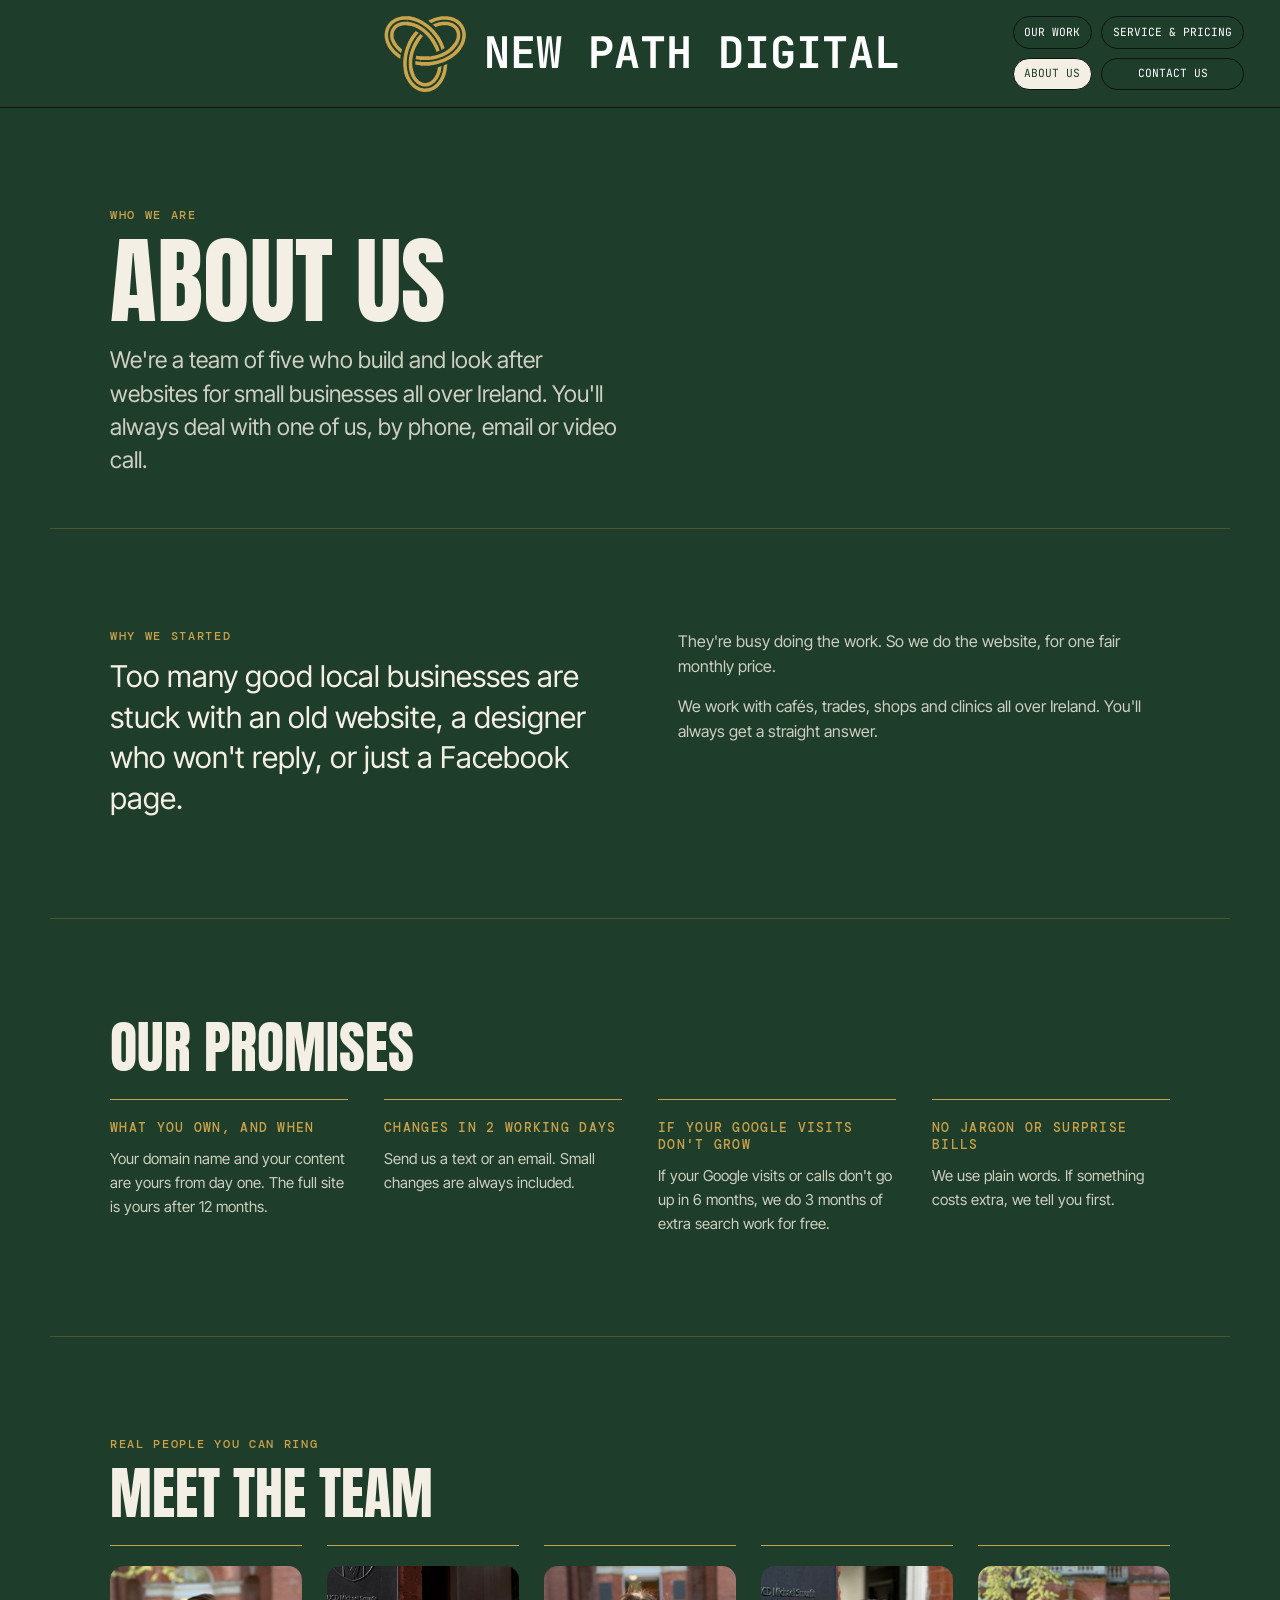
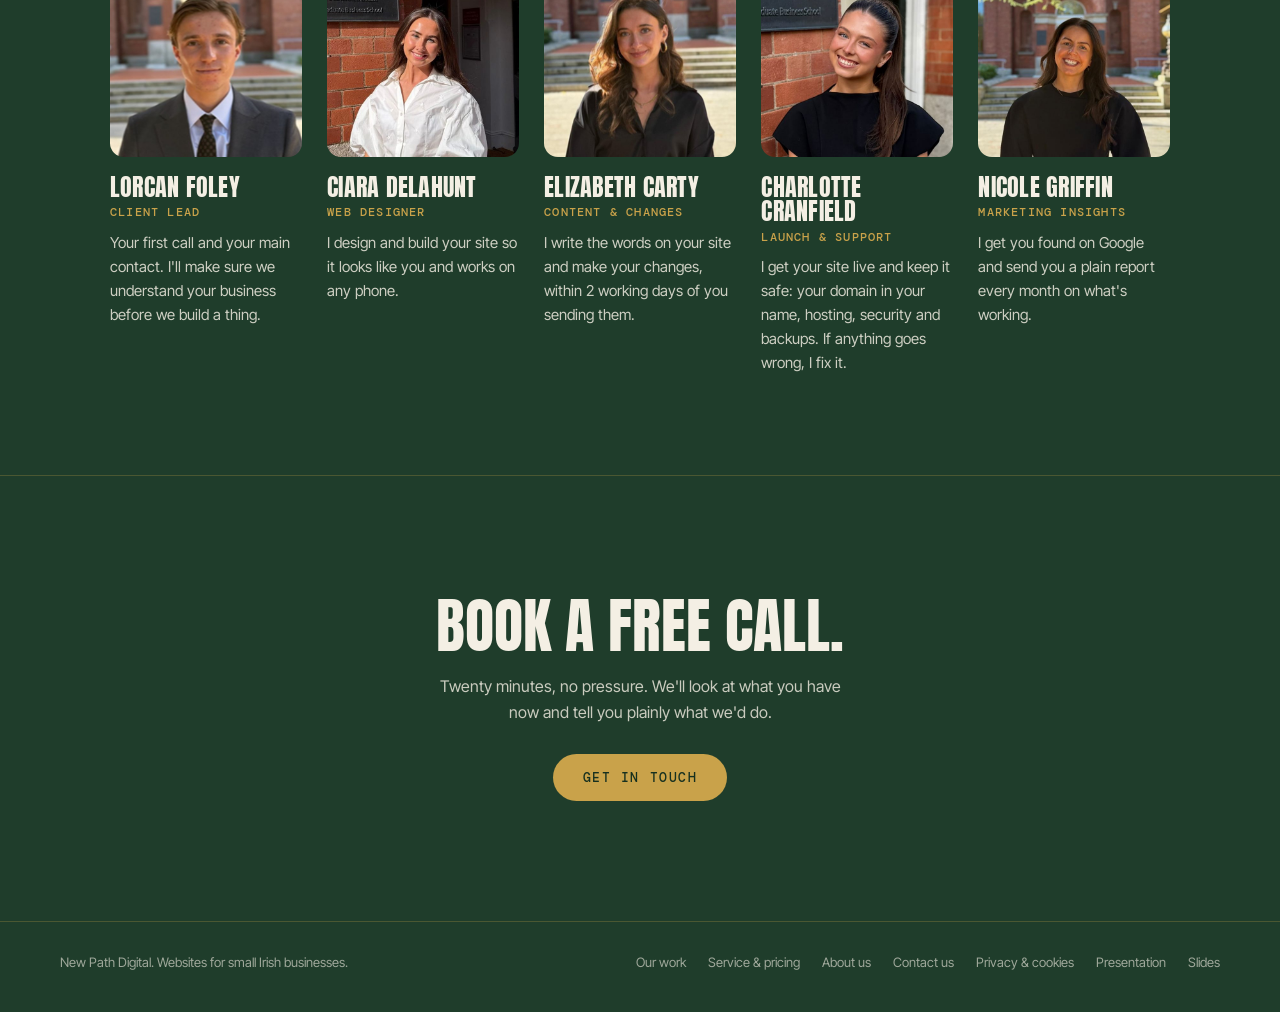
==== commit 6a3c66aa: "Add slides link to footers Co-Authored-By: Claude Opus 5.5 <noreply@anthropic.com>" ====
--- a/about.html
+++ b/about.html
@@ -104,7 +104,7 @@
 
 <footer class="site">
   <span>New Path Digital. Websites for small Irish businesses.</span>
-  <nav><a href="/#work">Our work</a><a href="/services">Service &amp; pricing</a><a href="/about">About us</a><a href="/contact">Contact us</a><a href="/privacy">Privacy &amp; cookies</a><a href="/presentation">Presentation</a></nav>
+  <nav><a href="/#work">Our work</a><a href="/services">Service &amp; pricing</a><a href="/about">About us</a><a href="/contact">Contact us</a><a href="/privacy">Privacy &amp; cookies</a><a href="/presentation">Presentation</a><a href="https://claude.ai/artifact/WuMuPJrRMG27rFcf5HW97F" target="_blank" rel="noopener">Slides</a></nav>
 </footer>
 </body>
 </html>
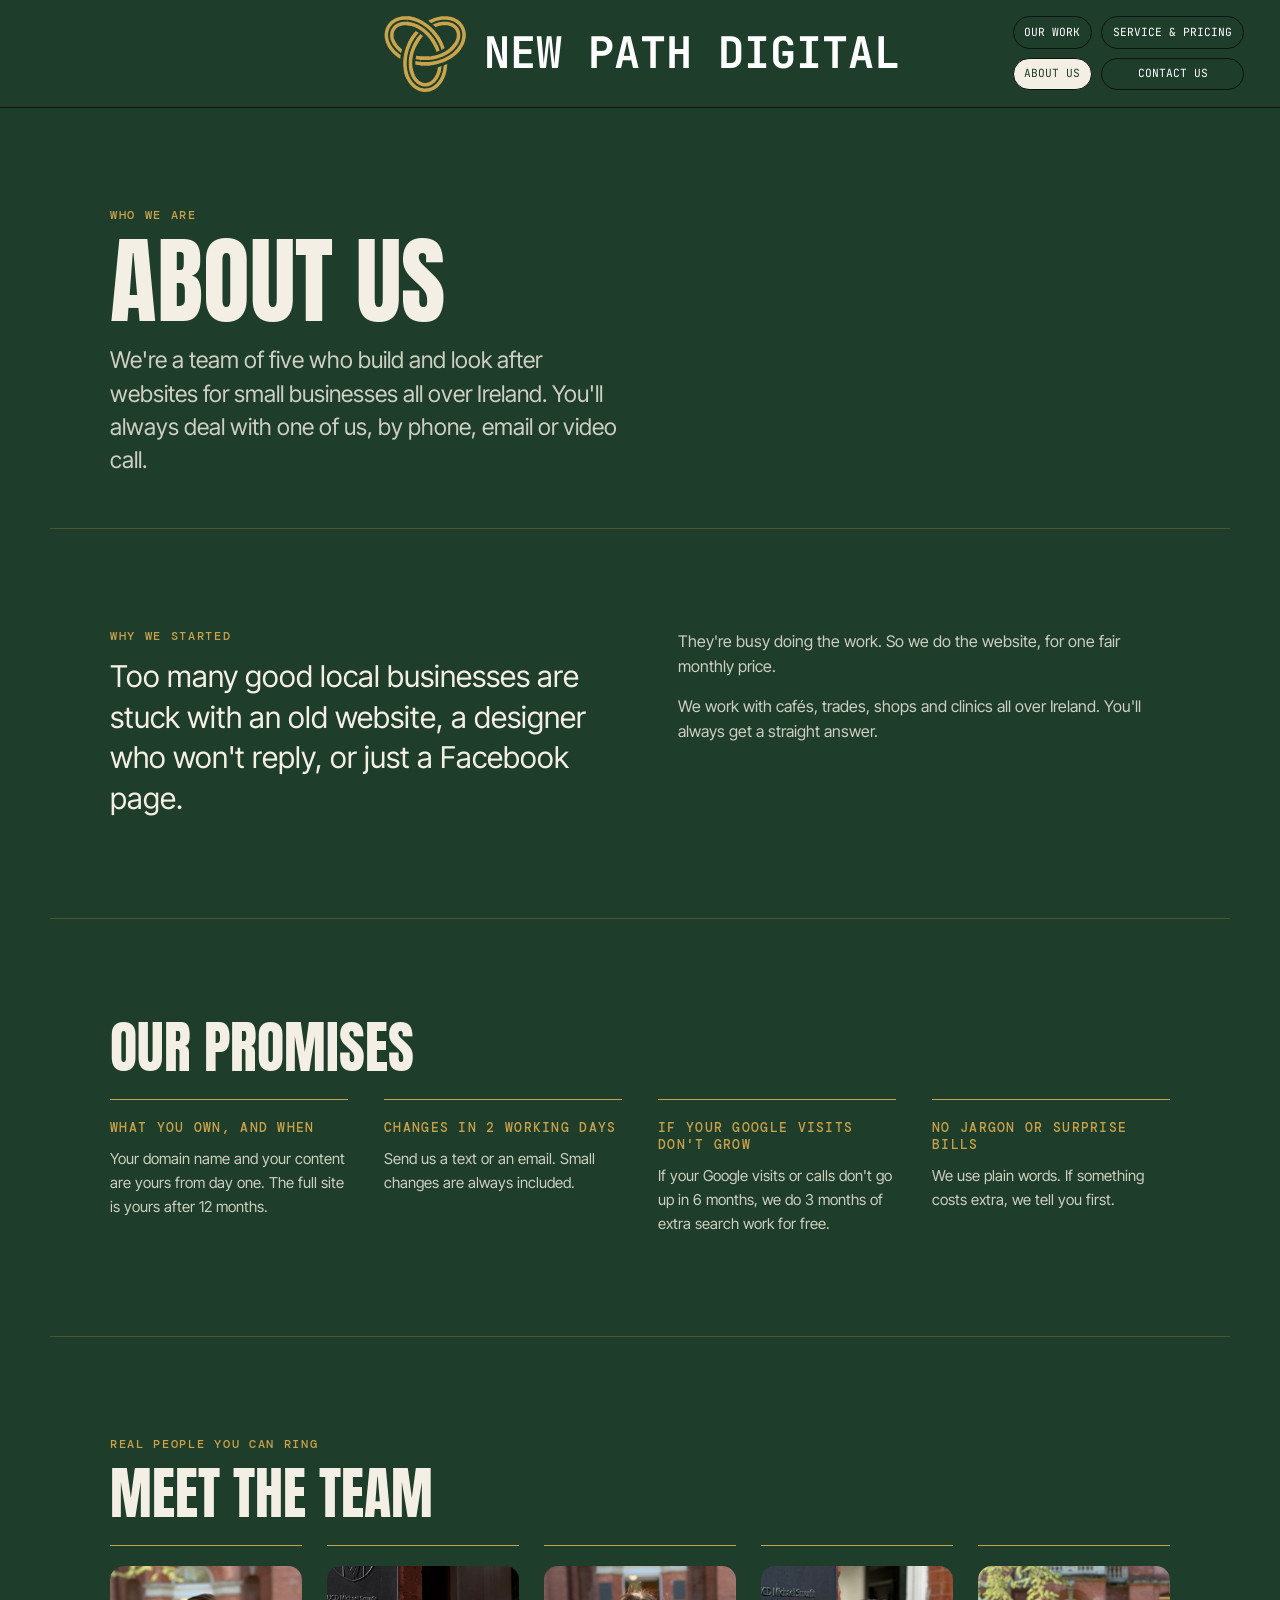
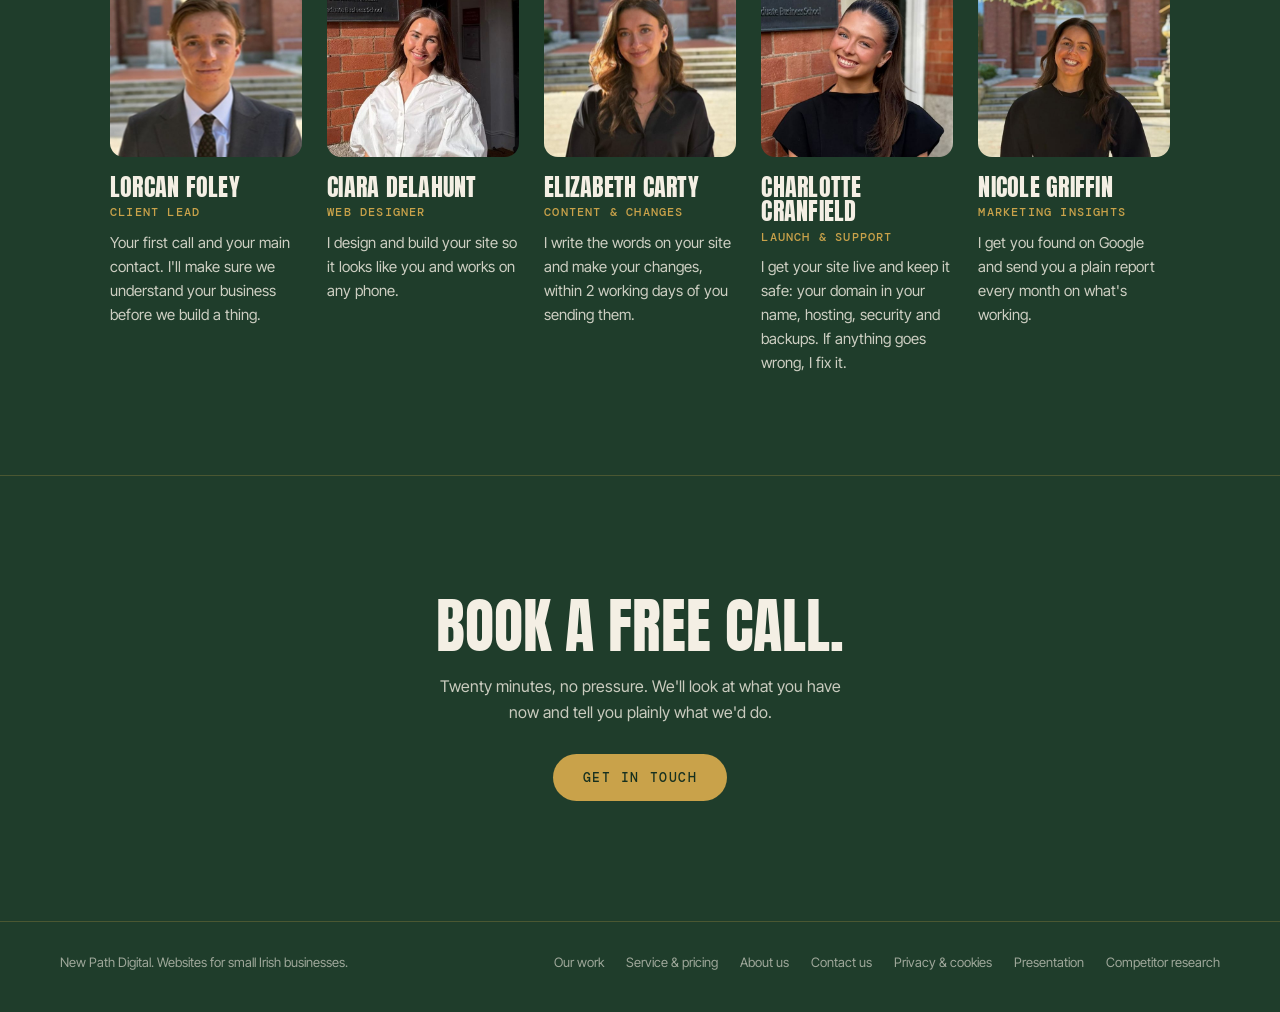
==== commit 9bfd3d72: "Link competitor research in footers Co-Authored-By: Claude Opus 5.5 <noreply@anthropic.com>" ====
--- a/about.html
+++ b/about.html
@@ -104,7 +104,7 @@
 
 <footer class="site">
   <span>New Path Digital. Websites for small Irish businesses.</span>
-  <nav><a href="/#work">Our work</a><a href="/services">Service &amp; pricing</a><a href="/about">About us</a><a href="/contact">Contact us</a><a href="/privacy">Privacy &amp; cookies</a><a href="/presentation">Presentation</a><a href="https://claude.ai/artifact/WuMuPJrRMG27rFcf5HW97F" target="_blank" rel="noopener">Slides</a></nav>
+  <nav><a href="/#work">Our work</a><a href="/services">Service &amp; pricing</a><a href="/about">About us</a><a href="/contact">Contact us</a><a href="/privacy">Privacy &amp; cookies</a><a href="/presentation">Presentation</a><a href="/research">Competitor research</a></nav>
 </footer>
 </body>
 </html>
